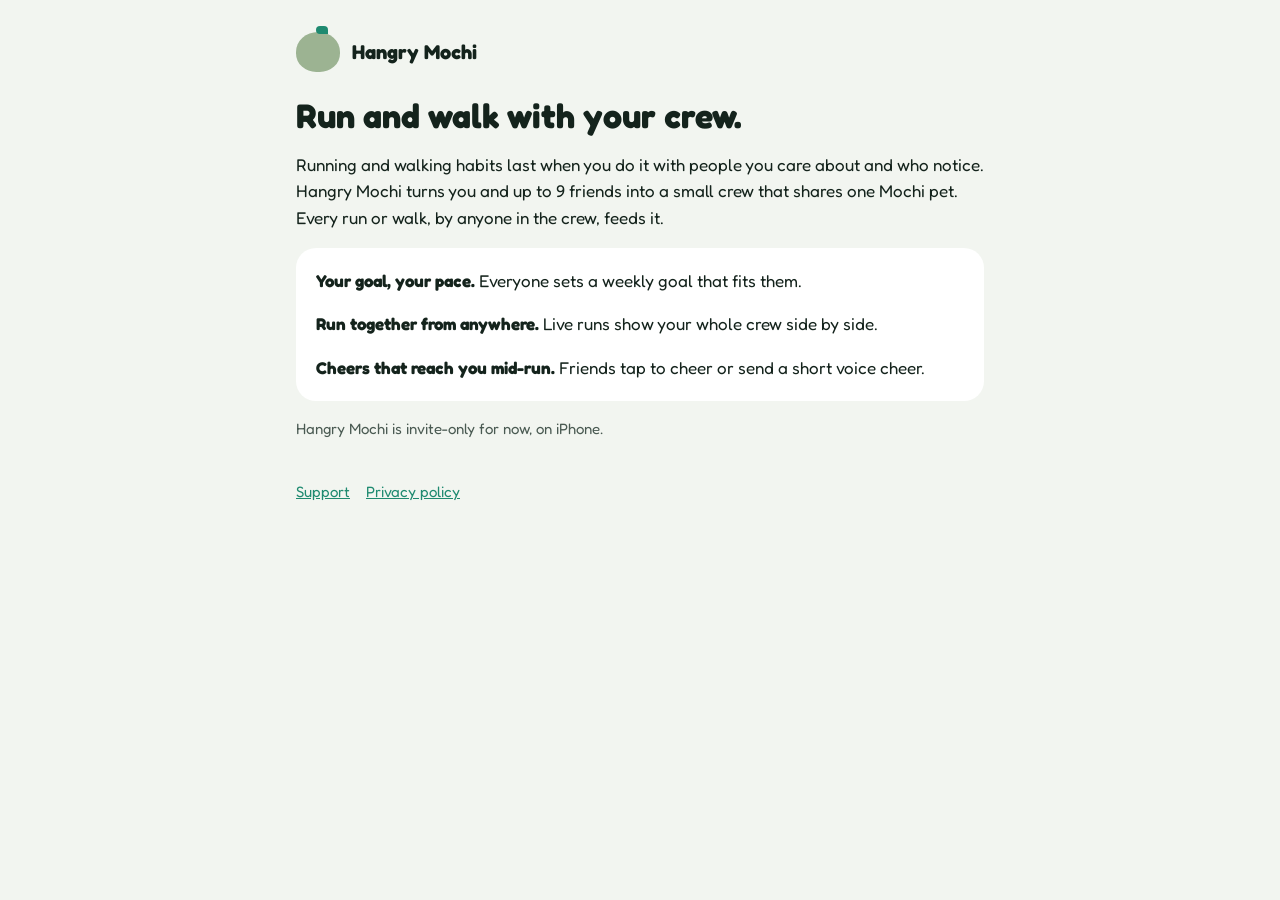
==== index.html @ 0794c5e1 "Add files via upload" ====
<!doctype html>
<html lang="en"><head><meta charset="utf-8"><meta name="viewport" content="width=device-width, initial-scale=1">
<title>Hangry Mochi</title><meta name="description" content="Run and walk with your crew. Feed your shared Mochi together.">
<link rel="preconnect" href="https://fonts.googleapis.com"><link href="https://fonts.googleapis.com/css2?family=Fredoka:wght@400;600;700&display=swap" rel="stylesheet">
<link rel="stylesheet" href="style.css"></head>
<body><main>
<header><div class="mochi" aria-hidden="true"></div><a href="./">Hangry Mochi</a></header>
<h1>Run and walk with your crew.</h1>
<p>Running and walking habits last when you do it with people you care about and who notice. Hangry Mochi turns you and up to 9 friends into a small crew that shares one Mochi pet. Every run or walk, by anyone in the crew, feeds it.</p>
<div class="card">
<p><strong>Your goal, your pace.</strong> Everyone sets a weekly goal that fits them.</p>
<p><strong>Run together from anywhere.</strong> Live runs show your whole crew side by side.</p>
<p><strong>Cheers that reach you mid-run.</strong> Friends tap to cheer or send a short voice cheer.</p>
</div>
<p class="muted">Hangry Mochi is invite-only for now, on iPhone.</p>
<nav><a href="support.html">Support</a><a href="privacy.html">Privacy policy</a></nav>
</main></body></html>
---- style.css ----
:root { --cream:#F2F5F0; --forest:#14231C; --leaf:#1F8A70; --coral:#F07355; --muted:#4A5A52; --white:#fff; }
* { box-sizing: border-box; }
body { margin:0; background:var(--cream); color:var(--forest); font-family:'Fredoka', system-ui, -apple-system, sans-serif; font-size:17px; line-height:1.55; }
main { max-width:720px; margin:0 auto; padding:32px 16px 64px; }
header { display:flex; align-items:center; gap:12px; margin-bottom:24px; }
header a { color:var(--forest); text-decoration:none; font-weight:700; font-size:20px; }
.mochi { width:44px; height:40px; background:#9CB392; border-radius:50% 50% 46% 46%; position:relative; flex:none; }
.mochi::after { content:''; position:absolute; top:-6px; left:20px; width:12px; height:8px; background:var(--leaf); border-radius:8px 8px 0 8px; }
h1 { font-size:34px; line-height:1.15; margin:8px 0 12px; }
h2 { font-size:21px; margin:28px 0 8px; }
p, li { color:var(--forest); }
.muted { color:var(--muted); font-size:15px; }
.card { background:var(--white); border-radius:20px; padding:20px; margin:16px 0; }
.button { display:inline-block; background:var(--coral); color:var(--forest); font-weight:700; padding:12px 22px; border-radius:999px; text-decoration:none; }
a { color:var(--leaf); }
nav { display:flex; gap:16px; flex-wrap:wrap; margin-top:40px; font-size:15px; }
.card > :first-child { margin-top:0; } .card > :last-child { margin-bottom:0; }
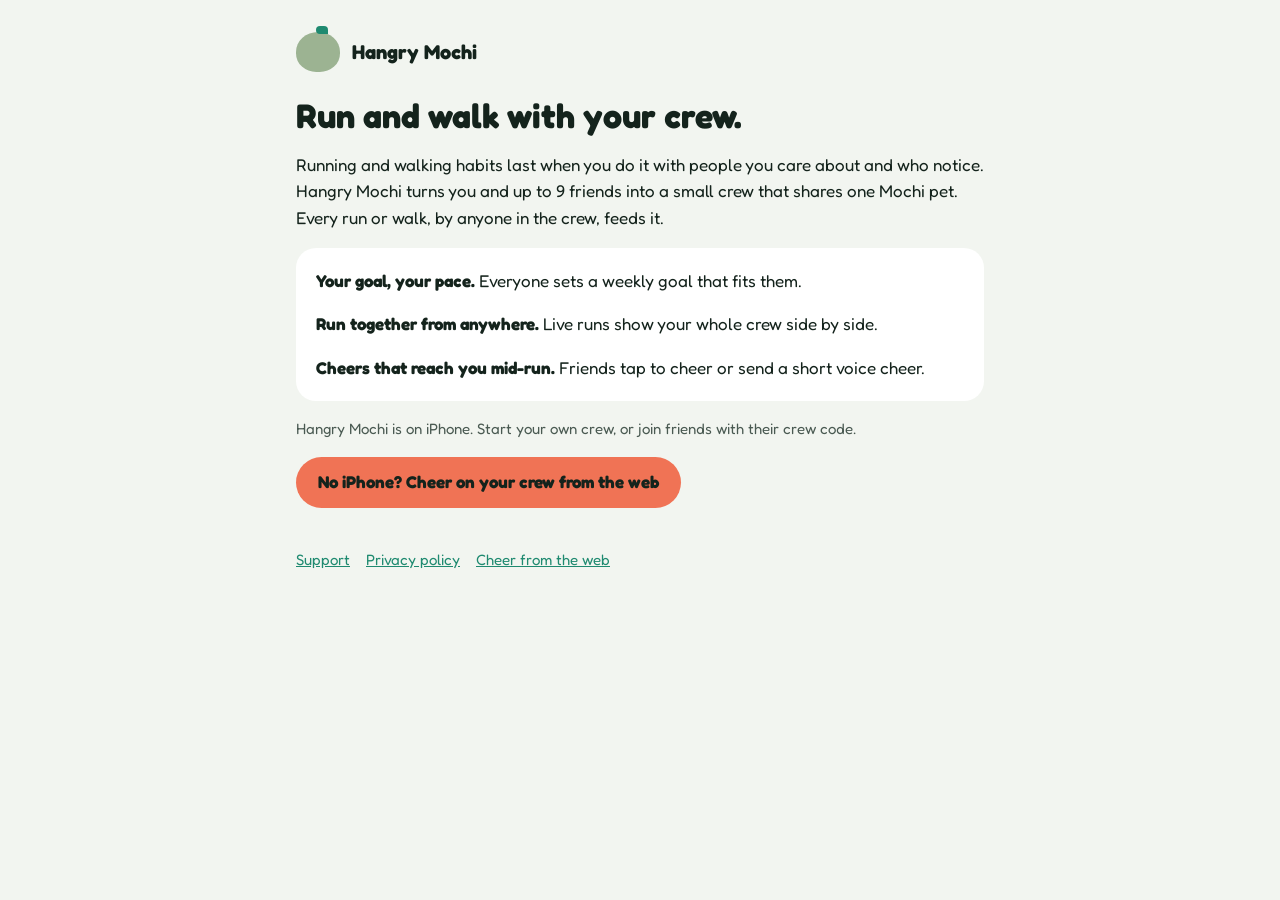
==== commit 2dae91b5: "Add files via upload" ====
--- a/index.html
+++ b/index.html
@@ -12,6 +12,7 @@
 <p><strong>Run together from anywhere.</strong> Live runs show your whole crew side by side.</p>
 <p><strong>Cheers that reach you mid-run.</strong> Friends tap to cheer or send a short voice cheer.</p>
 </div>
-<p class="muted">Hangry Mochi is invite-only for now, on iPhone.</p>
-<nav><a href="support.html">Support</a><a href="privacy.html">Privacy policy</a></nav>
+<p class="muted">Hangry Mochi is on iPhone. Start your own crew, or join friends with their crew code.</p>
+<p><a class="button" href="cheer.html">No iPhone? Cheer on your crew from the web</a></p>
+<nav><a href="support.html">Support</a><a href="privacy.html">Privacy policy</a><a href="cheer.html">Cheer from the web</a></nav>
 </main></body></html>
